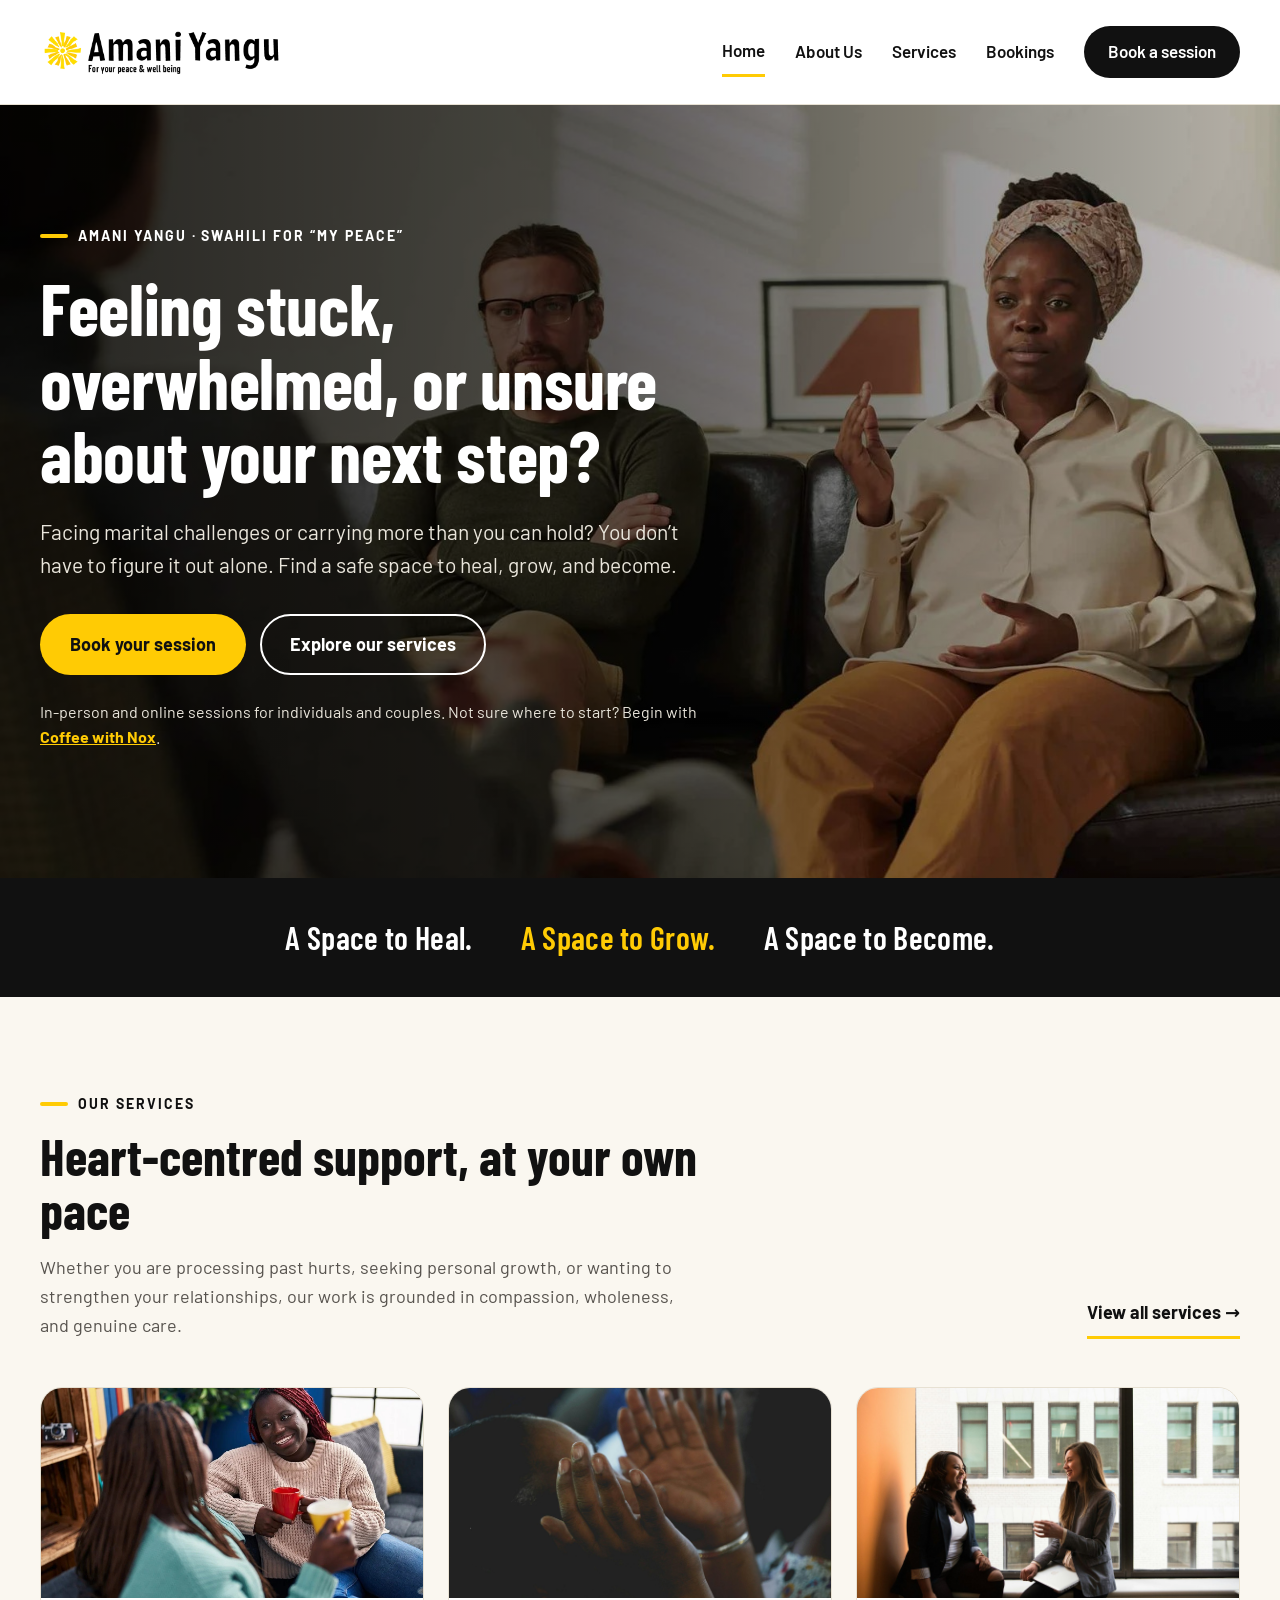
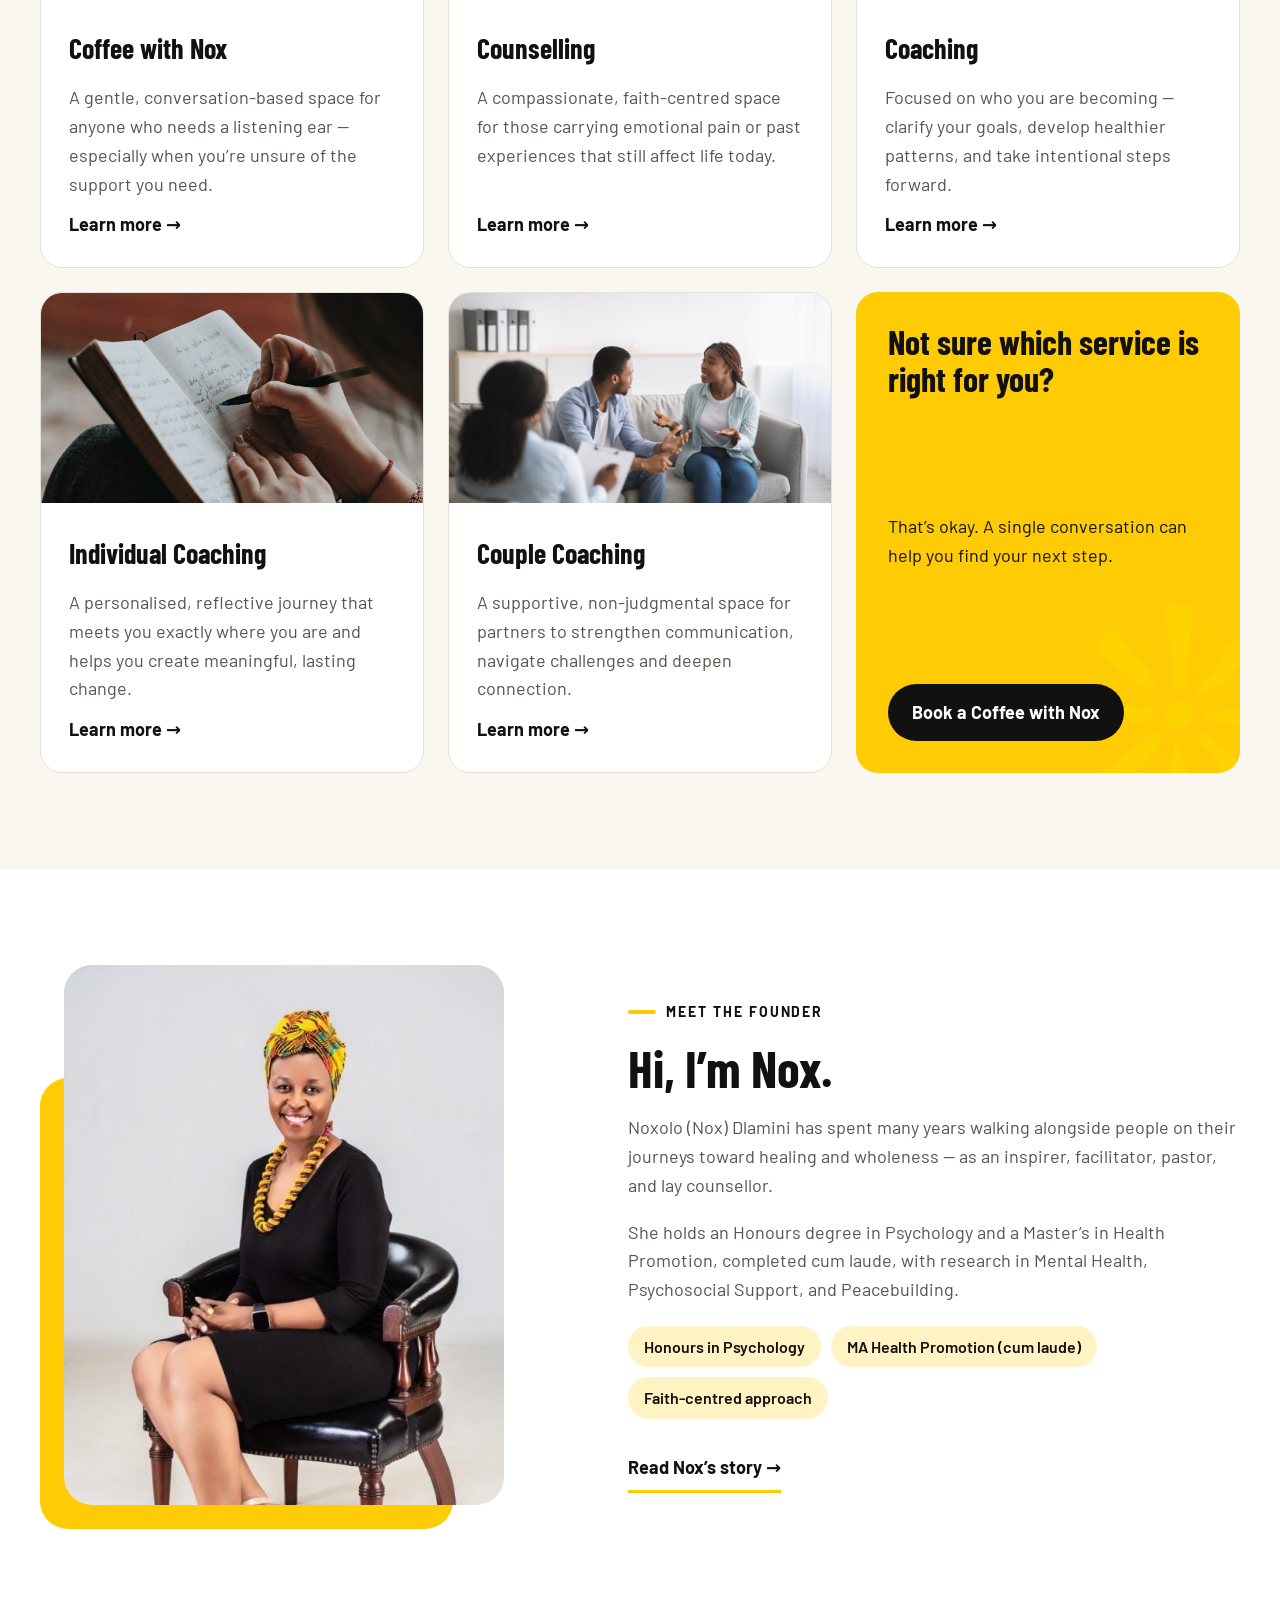
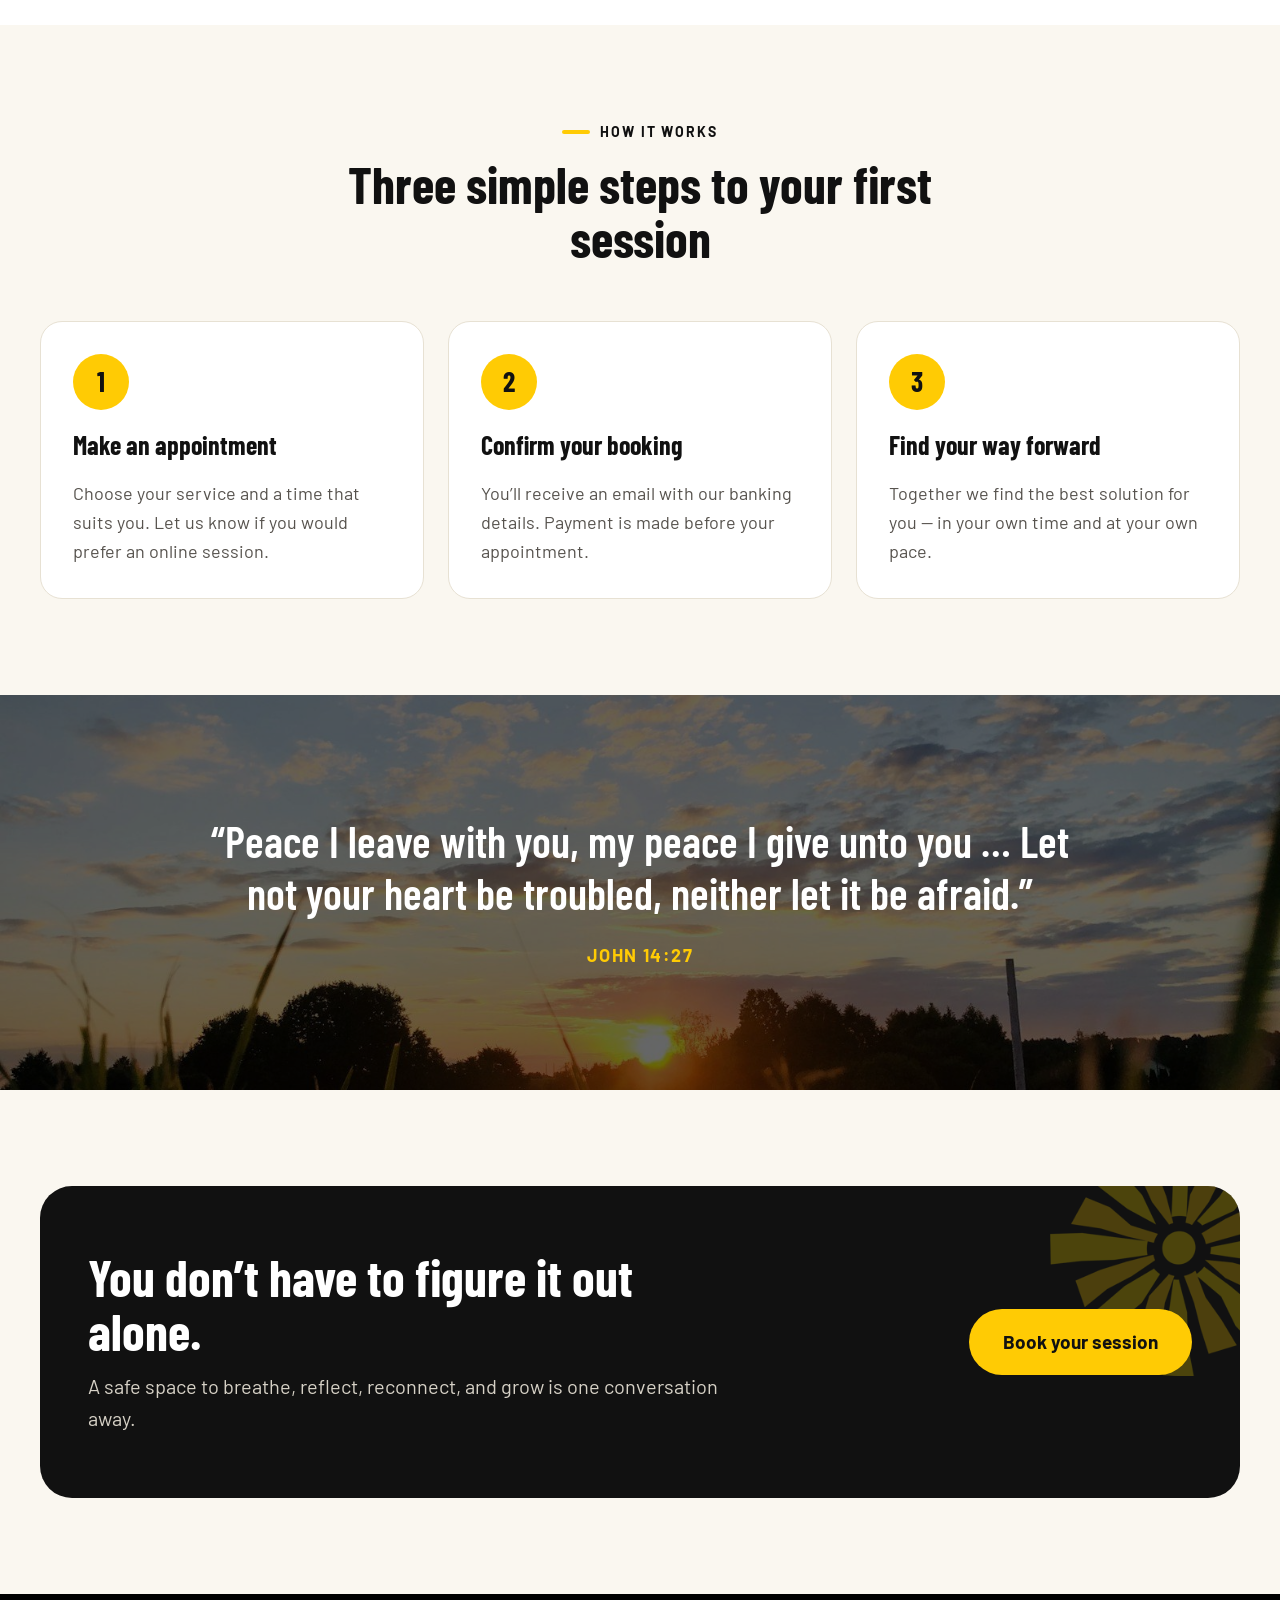
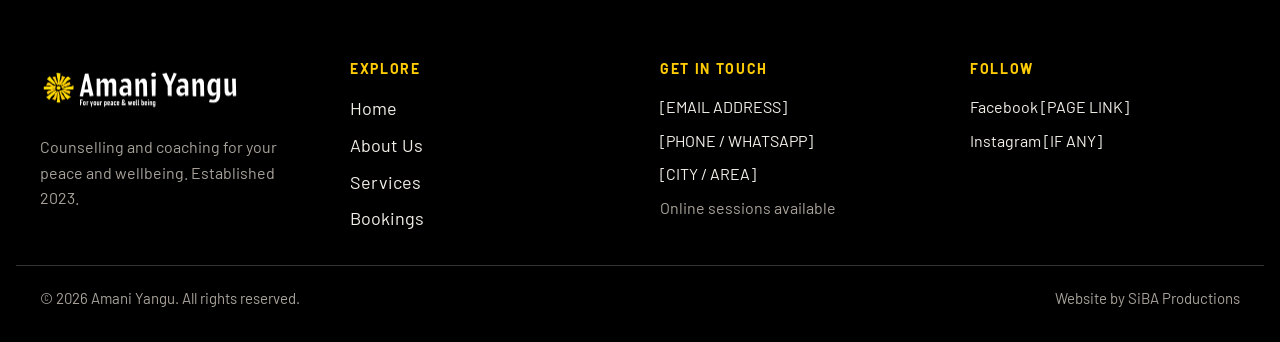
==== index.html @ 063cb31d "Add Amani Yangu website refresh: Home, About, Services, Bookings Co-Authored-By: Claude Opus 5.5 <no" ====
<!doctype html>
<html lang="en">
<head>
<meta charset="utf-8">
<meta name="viewport" content="width=device-width, initial-scale=1">
<title>Amani Yangu | Counselling & Coaching for Your Peace and Wellbeing</title>
<meta name="description" content="Heart-centred, faith-based counselling and coaching with Noxolo (Nox) Dlamini. Coffee with Nox, counselling, individual and couple coaching — in person or online.">
<meta property="og:title" content="Amani Yangu | Counselling & Coaching for Your Peace and Wellbeing">
<meta property="og:description" content="Heart-centred, faith-based counselling and coaching with Noxolo (Nox) Dlamini. Coffee with Nox, counselling, individual and couple coaching — in person or online.">
<meta property="og:image" content="images/logo-black.png">
<link rel="icon" type="image/png" href="images/icon-sun.png">
<link rel="preconnect" href="https://fonts.googleapis.com">
<link rel="preconnect" href="https://fonts.gstatic.com" crossorigin>
<link rel="stylesheet" href="https://fonts.googleapis.com/css2?family=Barlow+Condensed:wght@500;600;700&amp;family=Barlow:wght@400;500;600;700&amp;display=swap">
<style>
body{margin:0;background:#FAF7F0}
a{color:#111111}a:hover{color:#000000}
</style>
<style>[hidden]{display:none!important} img{max-width:100%} html{scroll-behavior:smooth}</style>
</head>
<body>
<div style="font-family: Barlow, system-ui, sans-serif; color: #111111; background: #FAF7F0; font-size: 18px; line-height: 1.6">

<header style="background: #FFFFFF; border-bottom: 1px solid #E7E1D3">
<div style="max-width: 1200px; margin: 0 auto; padding: 14px 24px; display: flex; flex-wrap: wrap; align-items: center; justify-content: space-between; gap: 16px">
<a href="index.html" style="display: flex; align-items: center; text-decoration: none"><img src="images/logo-black.png" alt="Amani Yangu — For your peace &amp; well being" style="height: 76px; width: auto; display: block"></a>
<nav aria-label="Main" style="display: flex; flex-wrap: wrap; align-items: center; gap: 6px 30px; font-weight: 600; font-size: 17px">
<a href="index.html" style="color: #111111; text-decoration: none; padding: 10px 0; border-bottom: 3px solid #FFCB04">Home</a>
<a href="about.html" style="color: #111111; text-decoration: none; padding: 10px 0">About Us</a>
<a href="services.html" style="color: #111111; text-decoration: none; padding: 10px 0">Services</a>
<a href="bookings.html" style="color: #111111; text-decoration: none; padding: 10px 0">Bookings</a>
<a href="bookings.html" style="background: #111111; color: #FFFFFF; text-decoration: none; padding: 12px 24px; border-radius: 999px; font-weight: 600">Book a session</a>
</nav>
</div>
</header>

<section style="position: relative; overflow: hidden; background: #111111; color: #FFFFFF">
<img src="images/hero-bg.jpg" alt="" aria-hidden="true" style="position: absolute; inset: 0; width: 100%; height: 100%; object-fit: cover; object-position: 70% center">
<div aria-hidden="true" style="position: absolute; inset: 0; background: linear-gradient(90deg, rgba(0, 0, 0, 0.82) 0%, rgba(0, 0, 0, 0.66) 45%, rgba(0, 0, 0, 0.2) 100%)"></div>
<div style="position: relative; max-width: 1200px; margin: 0 auto; padding: 120px 24px 128px; min-height: 420px; display: flex; align-items: center">
<div style="max-width: 660px; display: flex; flex-direction: column; gap: 24px">
<p style="margin: 0; display: flex; align-items: center; gap: 10px; font-size: 14px; font-weight: 700; letter-spacing: 0.14em; text-transform: uppercase; color: #FFFFFF"><span style="width: 28px; height: 4px; background: #FFCB04; border-radius: 2px"></span>Amani Yangu · Swahili for “My Peace”</p>
<h1 style="margin: 0; font-family: 'Barlow Condensed', sans-serif; font-weight: 700; font-size: clamp(2.8rem, 5.6vw, 4.8rem); line-height: 1.02; letter-spacing: -0.005em; color: #FFFFFF">Feeling stuck, overwhelmed, or unsure about your next step?</h1>
<p style="margin: 0; font-size: 21px; color: #EAE6DC; max-width: 32em">Facing marital challenges or carrying more than you can hold? You don’t have to figure it out alone. Find a safe space to heal, grow, and become.</p>
<div style="display: flex; flex-wrap: wrap; gap: 14px; margin-top: 8px">
<a href="bookings.html" style="background: #FFCB04; color: #111111; text-decoration: none; padding: 16px 30px; border-radius: 999px; font-weight: 700">Book your session</a>
<a href="services.html" style="color: #FFFFFF; text-decoration: none; padding: 14px 28px; border-radius: 999px; font-weight: 700; border: 2px solid #FFFFFF">Explore our services</a>
</div>
<p style="margin: 0; font-size: 16px; color: #EAE6DC">In-person and online sessions for individuals and couples. Not sure where to start? Begin with <a href="services.html#coffee" style="color: #FFCB04; font-weight: 700">Coffee with Nox</a>.</p>
</div>
</div>
</section>

<section style="background: #111111; color: #FFFFFF">
<div style="max-width: 1200px; margin: 0 auto; padding: 34px 24px; display: flex; flex-wrap: wrap; justify-content: center; gap: 12px 48px; font-family: 'Barlow Condensed', sans-serif; font-size: 32px; font-weight: 600; letter-spacing: 0.01em">
<span>A Space to Heal.</span>
<span style="color: #FFCB04">A Space to Grow.</span>
<span>A Space to Become.</span>
</div>
</section>

<section style="max-width: 1200px; margin: 0 auto; padding: 96px 24px">
<div style="display: flex; flex-wrap: wrap; justify-content: space-between; align-items: flex-end; gap: 24px; margin-bottom: 48px">
<div style="max-width: 660px">
<p style="margin: 0 0 14px; display: flex; align-items: center; gap: 10px; font-size: 14px; font-weight: 700; letter-spacing: 0.14em; text-transform: uppercase"><span style="width: 28px; height: 4px; background: #FFCB04; border-radius: 2px"></span>Our services</p>
<h2 style="margin: 0 0 16px; font-family: 'Barlow Condensed', sans-serif; font-weight: 700; font-size: clamp(2.3rem, 4vw, 3.2rem); line-height: 1.05">Heart-centred support, at your own pace</h2>
<p style="margin: 0; color: #57534E">Whether you are processing past hurts, seeking personal growth, or wanting to strengthen your relationships, our work is grounded in compassion, wholeness, and genuine care.</p>
</div>
<a href="services.html" style="font-weight: 700; text-decoration: none; padding: 10px 0; border-bottom: 3px solid #FFCB04">View all services →</a>
</div>
<div style="display: grid; grid-template-columns: repeat(auto-fit, minmax(300px, 1fr)); gap: 24px">

<article style="background: #FFFFFF; border-radius: 22px; overflow: hidden; display: flex; flex-direction: column; border: 1px solid #E7E1D3">
<img src="images/coffee.jpg" alt="Two women chatting over coffee" style="display: block; width: 100%; height: 210px; object-fit: cover">
<div style="padding: 28px; display: flex; flex-direction: column; gap: 12px; flex: 1">
<h3 style="margin: 0; font-family: 'Barlow Condensed', sans-serif; font-size: 28px; font-weight: 700">Coffee with Nox</h3>
<p style="margin: 0; color: #57534E; flex: 1">A gentle, conversation-based space for anyone who needs a listening ear — especially when you’re unsure of the support you need.</p>
<a href="services.html#coffee" style="font-weight: 700; text-decoration: none">Learn more →</a>
</div>
</article>

<article style="background: #FFFFFF; border-radius: 22px; overflow: hidden; display: flex; flex-direction: column; border: 1px solid #E7E1D3">
<img src="images/faith.jpg" alt="Hands raised in prayer" style="display: block; width: 100%; height: 210px; object-fit: cover">
<div style="padding: 28px; display: flex; flex-direction: column; gap: 12px; flex: 1">
<h3 style="margin: 0; font-family: 'Barlow Condensed', sans-serif; font-size: 28px; font-weight: 700">Counselling</h3>
<p style="margin: 0; color: #57534E; flex: 1">A compassionate, faith-centred space for those carrying emotional pain or past experiences that still affect life today.</p>
<a href="services.html#counselling" style="font-weight: 700; text-decoration: none">Learn more →</a>
</div>
</article>

<article style="background: #FFFFFF; border-radius: 22px; overflow: hidden; display: flex; flex-direction: column; border: 1px solid #E7E1D3">
<img src="images/coaching.jpg" alt="Two women in conversation by a window" style="display: block; width: 100%; height: 210px; object-fit: cover">
<div style="padding: 28px; display: flex; flex-direction: column; gap: 12px; flex: 1">
<h3 style="margin: 0; font-family: 'Barlow Condensed', sans-serif; font-size: 28px; font-weight: 700">Coaching</h3>
<p style="margin: 0; color: #57534E; flex: 1">Focused on who you are becoming — clarify your goals, develop healthier patterns, and take intentional steps forward.</p>
<a href="services.html#coaching" style="font-weight: 700; text-decoration: none">Learn more →</a>
</div>
</article>

<article style="background: #FFFFFF; border-radius: 22px; overflow: hidden; display: flex; flex-direction: column; border: 1px solid #E7E1D3">
<img src="images/individual.jpg" alt="A woman writing in a journal" style="display: block; width: 100%; height: 210px; object-fit: cover">
<div style="padding: 28px; display: flex; flex-direction: column; gap: 12px; flex: 1">
<h3 style="margin: 0; font-family: 'Barlow Condensed', sans-serif; font-size: 28px; font-weight: 700">Individual Coaching</h3>
<p style="margin: 0; color: #57534E; flex: 1">A personalised, reflective journey that meets you exactly where you are and helps you create meaningful, lasting change.</p>
<a href="services.html#individual" style="font-weight: 700; text-decoration: none">Learn more →</a>
</div>
</article>

<article style="background: #FFFFFF; border-radius: 22px; overflow: hidden; display: flex; flex-direction: column; border: 1px solid #E7E1D3">
<img src="images/couple.jpg" alt="A couple talking with a coach" style="display: block; width: 100%; height: 210px; object-fit: cover">
<div style="padding: 28px; display: flex; flex-direction: column; gap: 12px; flex: 1">
<h3 style="margin: 0; font-family: 'Barlow Condensed', sans-serif; font-size: 28px; font-weight: 700">Couple Coaching</h3>
<p style="margin: 0; color: #57534E; flex: 1">A supportive, non-judgmental space for partners to strengthen communication, navigate challenges and deepen connection.</p>
<a href="services.html#couple" style="font-weight: 700; text-decoration: none">Learn more →</a>
</div>
</article>

<article style="background: #FFCB04; color: #111111; border-radius: 22px; padding: 32px; display: flex; flex-direction: column; gap: 16px; justify-content: space-between; position: relative; overflow: hidden">
<img src="images/icon-sun.png" alt="" aria-hidden="true" style="position: absolute; right: -50px; bottom: -50px; width: 220px; height: 220px; object-fit: contain; opacity: 0.35">
<h3 style="margin: 0; font-family: 'Barlow Condensed', sans-serif; font-size: 34px; font-weight: 700; line-height: 1.08; position: relative">Not sure which service is right for you?</h3>
<p style="margin: 0; position: relative">That’s okay. A single conversation can help you find your next step.</p>
<a href="bookings.html" style="align-self: flex-start; background: #111111; color: #FFFFFF; text-decoration: none; padding: 14px 24px; border-radius: 999px; font-weight: 700; position: relative">Book a Coffee with Nox</a>
</article>

</div>
</section>

<section style="background: #FFFFFF">
<div style="max-width: 1200px; margin: 0 auto; padding: 96px 24px; display: flex; flex-wrap: wrap; gap: 72px; align-items: center">
<div style="flex: 1 1 360px; min-width: 0; position: relative; padding: 0 0 24px 24px">
<div aria-hidden="true" style="position: absolute; left: 0; bottom: 0; width: 80%; height: 80%; background: #FFCB04; border-radius: 28px"></div>
<img src="images/nox.jpg" alt="Noxolo (Nox) Dlamini, founder of Amani Yangu" style="position: relative; display: block; width: 100%; max-width: 440px; height: 540px; object-fit: cover; object-position: center top; border-radius: 28px">
</div>
<div style="flex: 1 1 480px; min-width: 0; display: flex; flex-direction: column; gap: 18px">
<p style="margin: 0; display: flex; align-items: center; gap: 10px; font-size: 14px; font-weight: 700; letter-spacing: 0.14em; text-transform: uppercase"><span style="width: 28px; height: 4px; background: #FFCB04; border-radius: 2px"></span>Meet the founder</p>
<h2 style="margin: 0; font-family: 'Barlow Condensed', sans-serif; font-weight: 700; font-size: clamp(2.3rem, 4vw, 3.2rem); line-height: 1.05">Hi, I’m Nox.</h2>
<p style="margin: 0; color: #57534E">Noxolo (Nox) Dlamini has spent many years walking alongside people on their journeys toward healing and wholeness — as an inspirer, facilitator, pastor, and lay counsellor.</p>
<p style="margin: 0; color: #57534E">She holds an Honours degree in Psychology and a Master’s in Health Promotion, completed cum laude, with research in Mental Health, Psychosocial Support, and Peacebuilding.</p>
<div style="display: flex; flex-wrap: wrap; gap: 10px; margin-top: 4px">
<span style="background: #FFF3C4; border-radius: 999px; padding: 8px 16px; font-size: 16px; font-weight: 600">Honours in Psychology</span>
<span style="background: #FFF3C4; border-radius: 999px; padding: 8px 16px; font-size: 16px; font-weight: 600">MA Health Promotion (cum laude)</span>
<span style="background: #FFF3C4; border-radius: 999px; padding: 8px 16px; font-size: 16px; font-weight: 600">Faith-centred approach</span>
</div>
<a href="about.html" style="align-self: flex-start; margin-top: 8px; font-weight: 700; text-decoration: none; padding: 8px 0; border-bottom: 3px solid #FFCB04">Read Nox’s story →</a>
</div>
</div>
</section>

<section style="max-width: 1200px; margin: 0 auto; padding: 96px 24px">
<div style="text-align: center; max-width: 660px; margin: 0 auto 56px; display: flex; flex-direction: column; align-items: center; gap: 14px">
<p style="margin: 0; display: flex; align-items: center; gap: 10px; font-size: 14px; font-weight: 700; letter-spacing: 0.14em; text-transform: uppercase"><span style="width: 28px; height: 4px; background: #FFCB04; border-radius: 2px"></span>How it works</p>
<h2 style="margin: 0; font-family: 'Barlow Condensed', sans-serif; font-weight: 700; font-size: clamp(2.3rem, 4vw, 3.2rem); line-height: 1.05">Three simple steps to your first session</h2>
</div>
<ol style="list-style: none; margin: 0; padding: 0; display: grid; grid-template-columns: repeat(auto-fit, minmax(280px, 1fr)); gap: 24px">
<li style="background: #FFFFFF; border-radius: 22px; padding: 32px; border: 1px solid #E7E1D3; display: flex; flex-direction: column; gap: 14px">
<span style="width: 56px; height: 56px; border-radius: 50%; background: #FFCB04; display: flex; align-items: center; justify-content: center; font-family: 'Barlow Condensed', sans-serif; font-size: 28px; font-weight: 700">1</span>
<h3 style="margin: 0; font-family: 'Barlow Condensed', sans-serif; font-size: 26px; font-weight: 700">Make an appointment</h3>
<p style="margin: 0; color: #57534E">Choose your service and a time that suits you. Let us know if you would prefer an online session.</p>
</li>
<li style="background: #FFFFFF; border-radius: 22px; padding: 32px; border: 1px solid #E7E1D3; display: flex; flex-direction: column; gap: 14px">
<span style="width: 56px; height: 56px; border-radius: 50%; background: #FFCB04; display: flex; align-items: center; justify-content: center; font-family: 'Barlow Condensed', sans-serif; font-size: 28px; font-weight: 700">2</span>
<h3 style="margin: 0; font-family: 'Barlow Condensed', sans-serif; font-size: 26px; font-weight: 700">Confirm your booking</h3>
<p style="margin: 0; color: #57534E">You’ll receive an email with our banking details. Payment is made before your appointment.</p>
</li>
<li style="background: #FFFFFF; border-radius: 22px; padding: 32px; border: 1px solid #E7E1D3; display: flex; flex-direction: column; gap: 14px">
<span style="width: 56px; height: 56px; border-radius: 50%; background: #FFCB04; display: flex; align-items: center; justify-content: center; font-family: 'Barlow Condensed', sans-serif; font-size: 28px; font-weight: 700">3</span>
<h3 style="margin: 0; font-family: 'Barlow Condensed', sans-serif; font-size: 26px; font-weight: 700">Find your way forward</h3>
<p style="margin: 0; color: #57534E">Together we find the best solution for you — in your own time and at your own pace.</p>
</li>
</ol>
</section>

<section style="position: relative; overflow: hidden; background: #111111">
<img src="images/sunrise.jpg" alt="" aria-hidden="true" style="position: absolute; inset: 0; width: 100%; height: 100%; object-fit: cover">
<div aria-hidden="true" style="position: absolute; inset: 0; background: rgba(0, 0, 0, 0.58)"></div>
<figure style="position: relative; max-width: 900px; margin: 0 auto; padding: 120px 24px; text-align: center; color: #FFFFFF">
<blockquote style="margin: 0; font-family: 'Barlow Condensed', sans-serif; font-size: clamp(1.9rem, 3.4vw, 2.8rem); font-weight: 600; line-height: 1.2">“Peace I leave with you, my peace I give unto you … Let not your heart be troubled, neither let it be afraid.”</blockquote>
<figcaption style="margin-top: 22px; font-size: 18px; font-weight: 700; color: #FFCB04; letter-spacing: 0.08em; text-transform: uppercase">John 14:27</figcaption>
</figure>
</section>

<section style="max-width: 1200px; margin: 0 auto; padding: 96px 24px">
<div style="background: #111111; border-radius: 32px; padding: 64px 48px; display: flex; flex-wrap: wrap; align-items: center; justify-content: space-between; gap: 32px; color: #FFFFFF; position: relative; overflow: hidden">
<img src="images/icon-sun.png" alt="" aria-hidden="true" style="position: absolute; right: -70px; top: -70px; width: 260px; height: 260px; object-fit: contain; opacity: 0.25">
<div style="max-width: 640px; position: relative">
<h2 style="margin: 0 0 12px; font-family: 'Barlow Condensed', sans-serif; font-weight: 700; font-size: clamp(2.3rem, 4vw, 3.2rem); line-height: 1.05">You don’t have to figure it out alone.</h2>
<p style="margin: 0; color: #D6D1C6; font-size: 20px">A safe space to breathe, reflect, reconnect, and grow is one conversation away.</p>
</div>
<a href="bookings.html" style="position: relative; background: #FFCB04; color: #111111; text-decoration: none; padding: 18px 34px; border-radius: 999px; font-weight: 700; font-size: 19px">Book your session</a>
</div>
</section>

<footer style="background: #000000; color: #F2EFE8">
<div style="max-width: 1200px; margin: 0 auto; padding: 64px 24px 32px; display: grid; grid-template-columns: repeat(auto-fit, minmax(220px, 1fr)); gap: 40px">
<div style="display: flex; flex-direction: column; gap: 14px">
<img src="images/logo-white.png" alt="Amani Yangu — For your peace &amp; well being" style="width: 200px; height: auto; display: block">
<p style="margin: 0; color: #A8A29A; font-size: 16px">Counselling and coaching for your peace and wellbeing. Established 2023.</p>
</div>
<div style="display: flex; flex-direction: column; gap: 8px">
<h3 style="margin: 0 0 6px; font-size: 14px; letter-spacing: 0.12em; text-transform: uppercase; color: #FFCB04">Explore</h3>
<a href="index.html" style="color: #F2EFE8; text-decoration: none">Home</a>
<a href="about.html" style="color: #F2EFE8; text-decoration: none">About Us</a>
<a href="services.html" style="color: #F2EFE8; text-decoration: none">Services</a>
<a href="bookings.html" style="color: #F2EFE8; text-decoration: none">Bookings</a>
</div>
<div style="display: flex; flex-direction: column; gap: 8px; font-size: 16px">
<h3 style="margin: 0 0 6px; font-size: 14px; letter-spacing: 0.12em; text-transform: uppercase; color: #FFCB04">Get in touch</h3>
<span>[EMAIL ADDRESS]</span>
<span>[PHONE / WHATSAPP]</span>
<span>[CITY / AREA]</span>
<span style="color: #A8A29A">Online sessions available</span>
</div>
<div style="display: flex; flex-direction: column; gap: 8px; font-size: 16px">
<h3 style="margin: 0 0 6px; font-size: 14px; letter-spacing: 0.12em; text-transform: uppercase; color: #FFCB04">Follow</h3>
<a href="#" style="color: #F2EFE8; text-decoration: none">Facebook [PAGE LINK]</a>
<a href="#" style="color: #F2EFE8; text-decoration: none">Instagram [IF ANY]</a>
</div>
</div>
<div style="max-width: 1200px; margin: 0 auto; padding: 20px 24px 32px; border-top: 1px solid #333333; display: flex; flex-wrap: wrap; justify-content: space-between; gap: 8px; font-size: 15px; color: #A8A29A">
<span>© 2026 Amani Yangu. All rights reserved.</span>
<span>Website by SiBA Productions</span>
</div>
</footer>

</div>
</body>
</html>
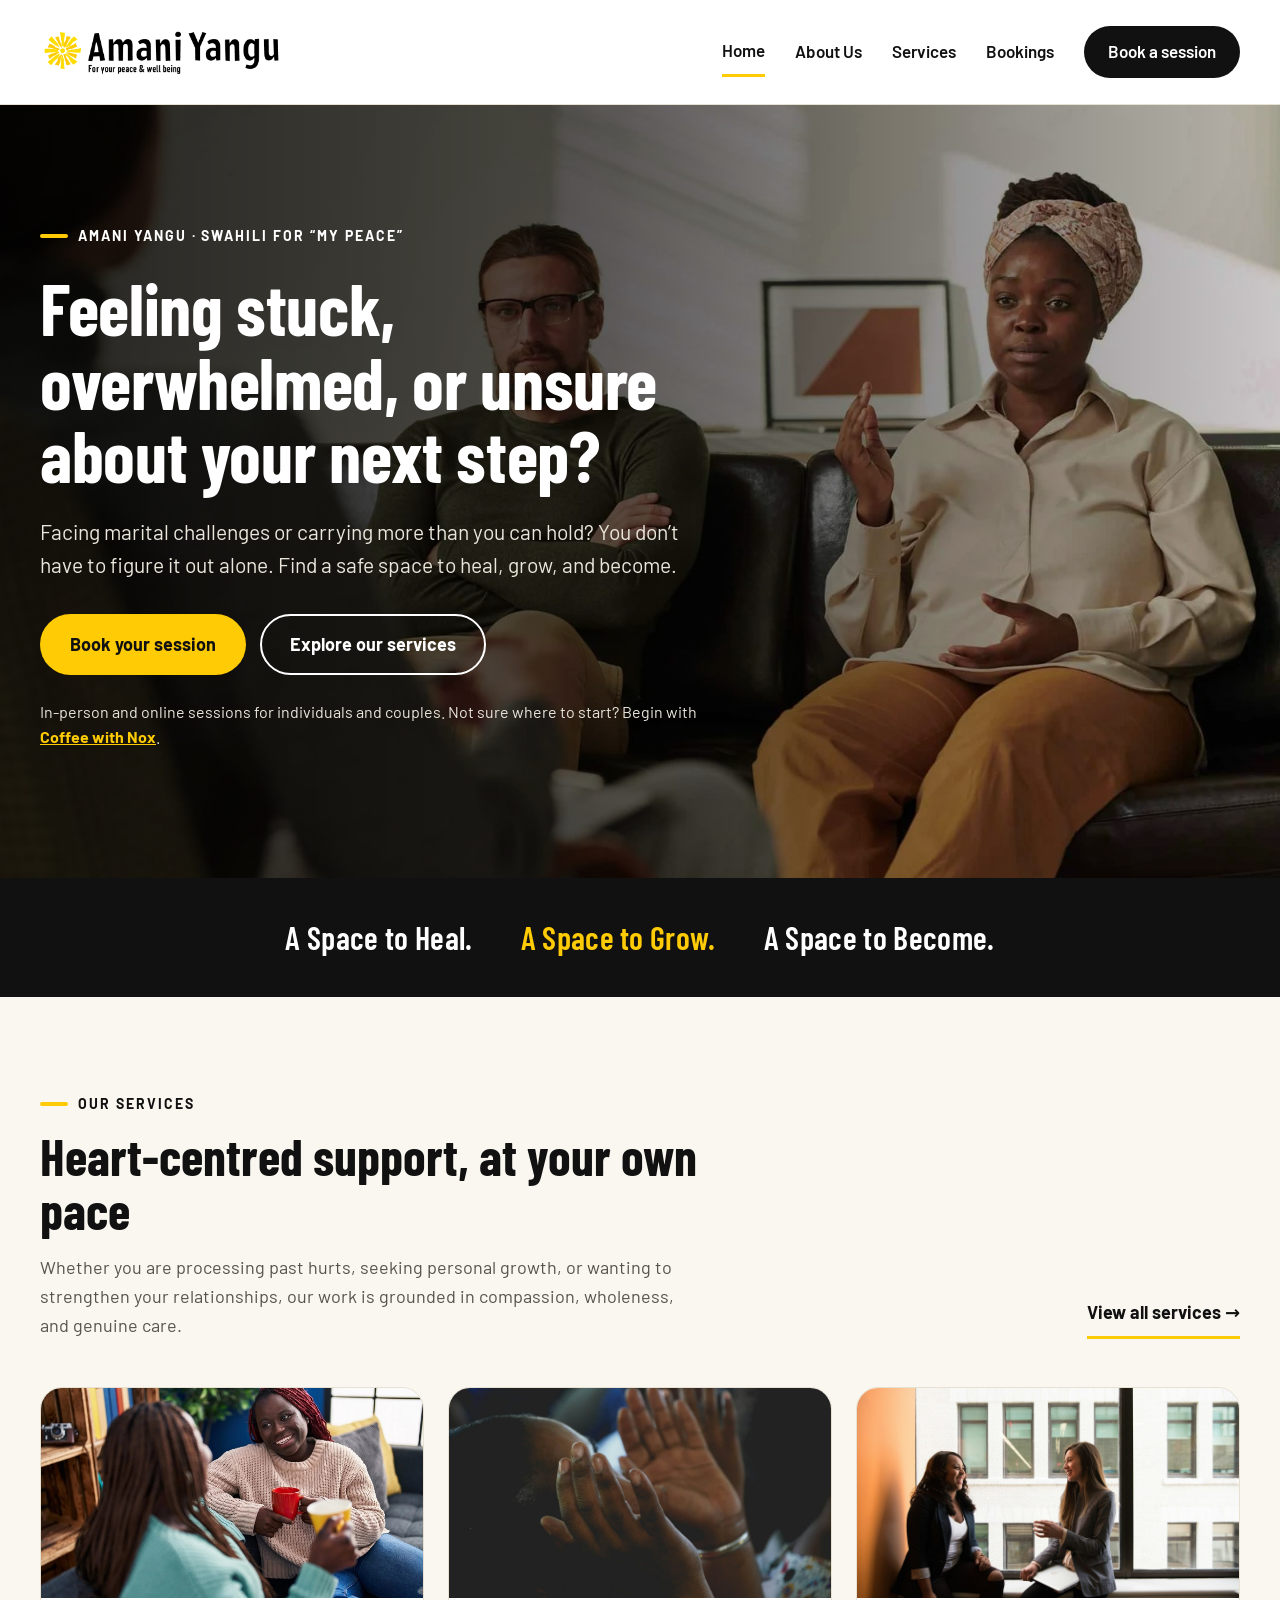
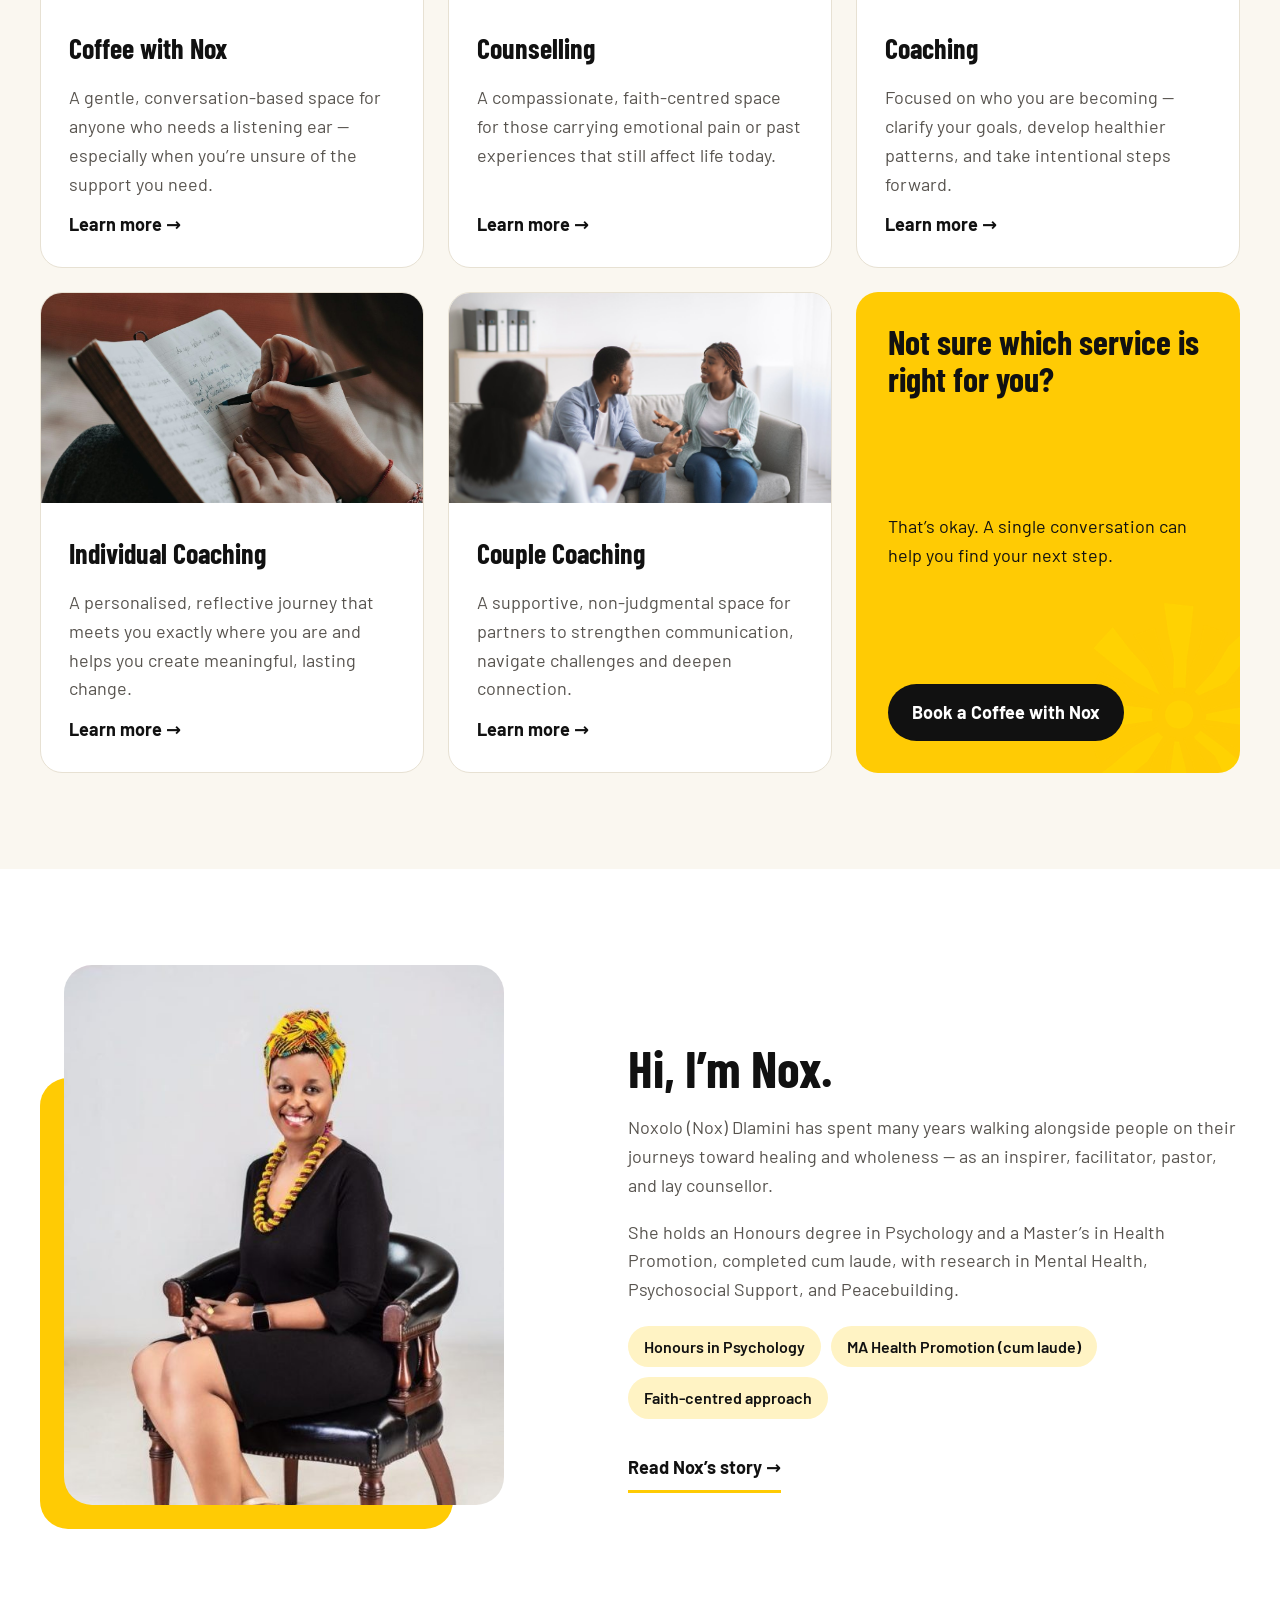
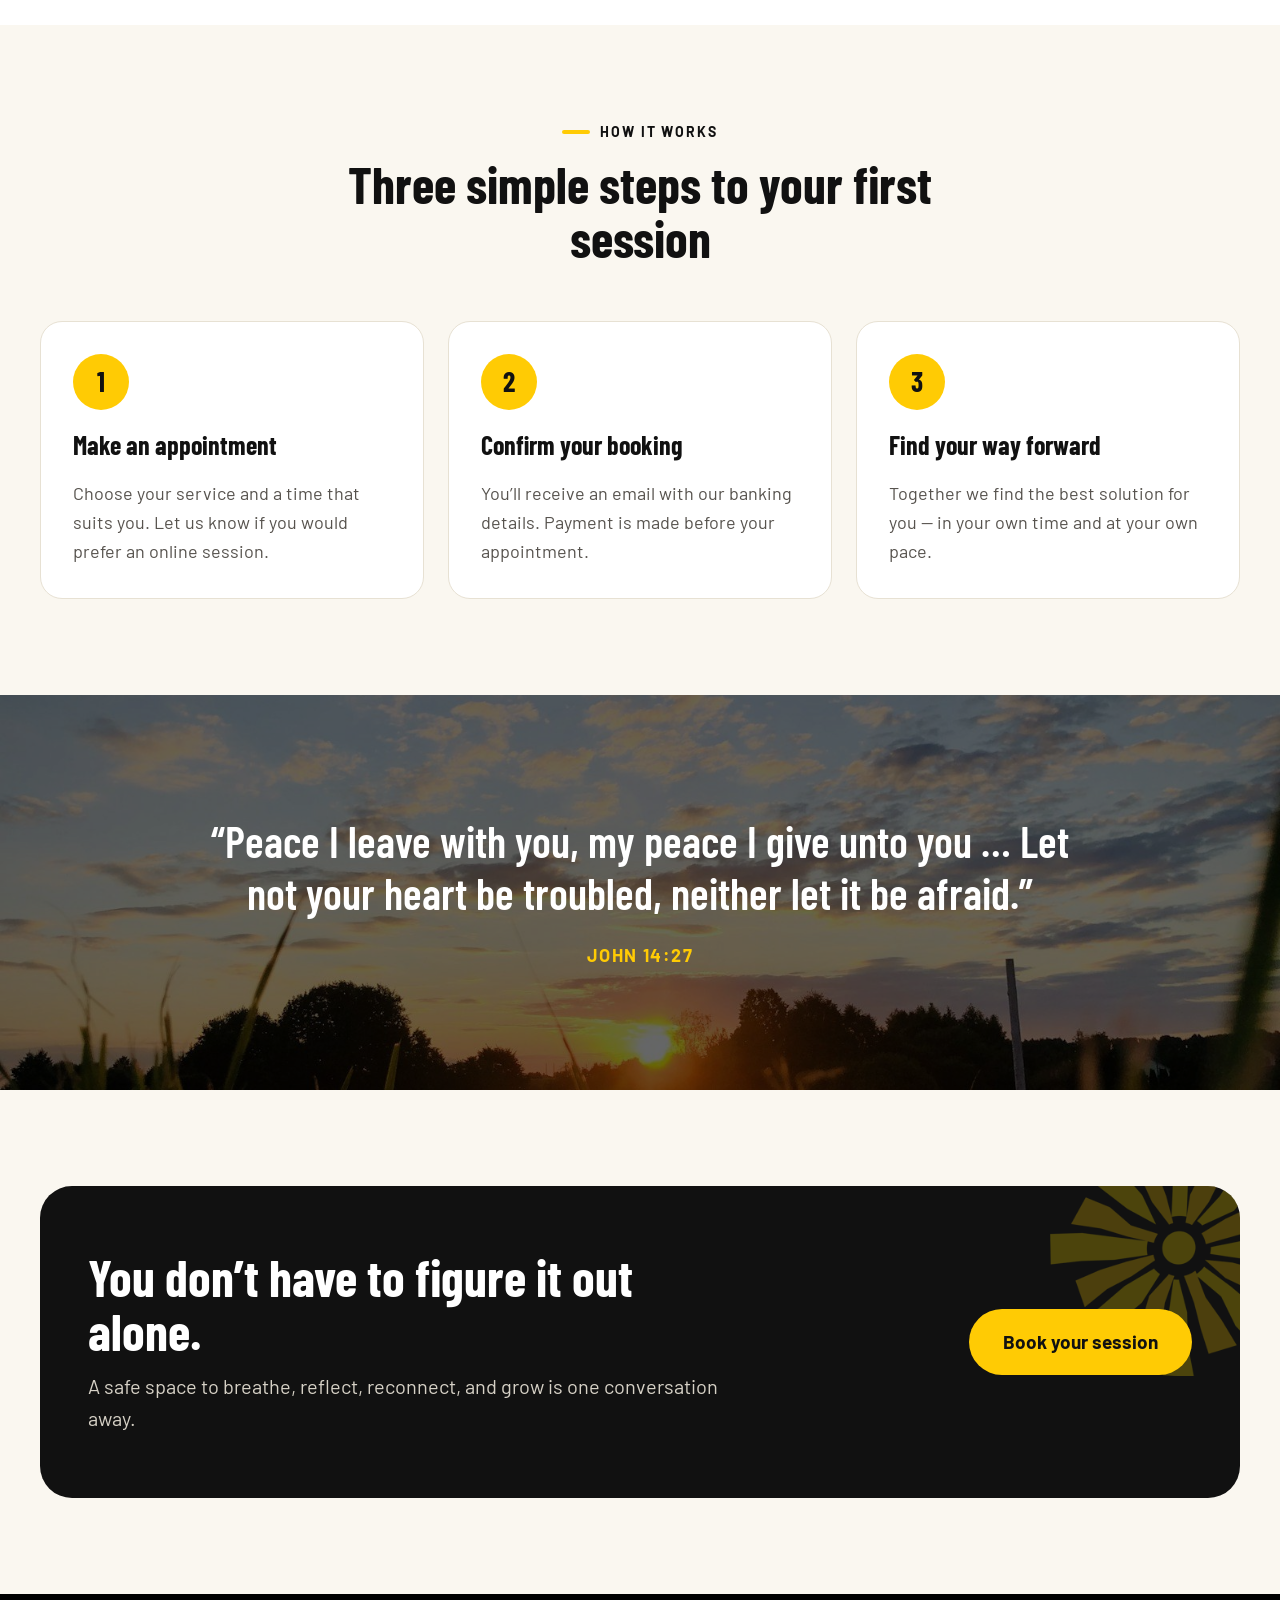
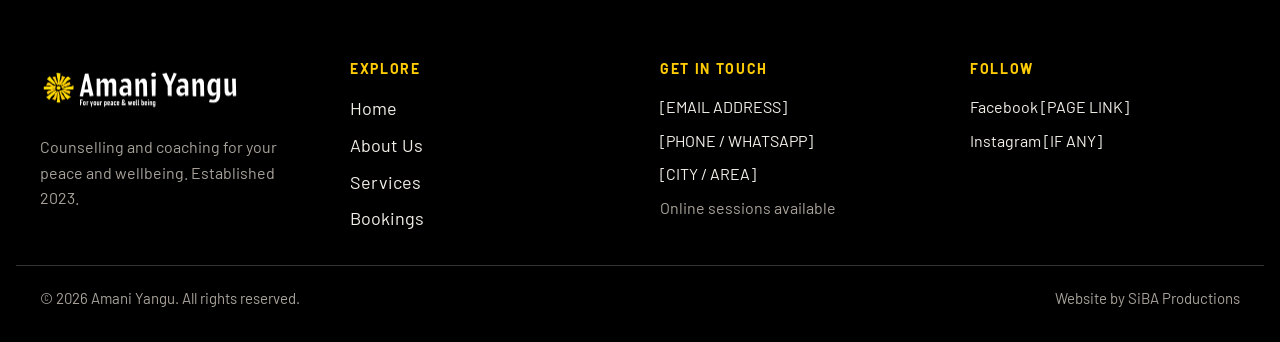
==== commit e7a3730b: "Add load and scroll animations Header drops in, hero text rises in sequence with a slow photo zoom, " ====
--- a/index.html
+++ b/index.html
@@ -17,6 +17,9 @@
 a{color:#111111}a:hover{color:#000000}
 </style>
 <style>[hidden]{display:none!important} img{max-width:100%} html{scroll-behavior:smooth}</style>
+<script>document.documentElement.classList.add("js-anim")</script>
+<link rel="stylesheet" href="assets/animations.css">
+<script src="assets/animations.js" defer></script>
 </head>
 <body>
 <div style="font-family: Barlow, system-ui, sans-serif; color: #111111; background: #FAF7F0; font-size: 18px; line-height: 1.6">
--- a/assets/animations.css
+++ b/assets/animations.css
@@ -0,0 +1,38 @@
+/* Amani Yangu — load & scroll animations */
+@keyframes ay-rise { from { opacity: 0; transform: translateY(32px); } to { opacity: 1; transform: none; } }
+@keyframes ay-drop { from { opacity: 0; transform: translateY(-100%); } to { opacity: 1; transform: none; } }
+@keyframes ay-zoom { from { transform: scale(1.12); } to { transform: scale(1); } }
+@keyframes ay-fade { from { opacity: 0; } to { opacity: 1; } }
+@keyframes ay-spin { to { rotate: 360deg; } }
+
+html, body { overflow-x: clip; }
+
+/* Page load */
+.js-anim .ay-header { animation: ay-drop .7s cubic-bezier(.2,.7,.3,1) both; }
+.js-anim .ay-hero { animation: ay-rise .9s cubic-bezier(.2,.7,.3,1) both; animation-delay: var(--d, 0ms); }
+.js-anim .ay-hero-bg { animation: ay-zoom 2.6s cubic-bezier(.2,.7,.3,1) both, ay-fade 1.2s ease both; }
+
+/* Scroll reveal */
+.js-anim .ay-reveal {
+  opacity: 0;
+  transform: translateY(28px);
+  transition: opacity .8s cubic-bezier(.2,.65,.3,1), transform .8s cubic-bezier(.2,.65,.3,1), box-shadow .35s ease;
+  transition-delay: var(--d, 0ms);
+}
+.js-anim img.ay-reveal { transform: translateY(20px) scale(.97); }
+.js-anim .ay-reveal.ay-in { opacity: 1; transform: none; }
+
+/* Brand sun slowly turns */
+img.ay-sun { animation: ay-spin 60s linear infinite; }
+
+/* Hover polish */
+article, a[style*="border-radius: 999px"], button { transition: transform .25s ease, box-shadow .25s ease, background-color .25s ease; }
+article:hover, .js-anim article.ay-reveal.ay-in:hover { transform: translateY(-6px); box-shadow: 0 18px 40px rgba(0,0,0,.10); transition-delay: 0ms; }
+a[style*="border-radius: 999px"]:hover, button:hover { transform: translateY(-2px); box-shadow: 0 10px 22px rgba(0,0,0,.16); }
+a[style*="border-radius: 999px"]:active, button:active { transform: translateY(0); }
+
+@media (prefers-reduced-motion: reduce) {
+  .js-anim .ay-header, .js-anim .ay-hero, .js-anim .ay-hero-bg, img.ay-sun { animation: none !important; }
+  .js-anim .ay-reveal { opacity: 1 !important; transform: none !important; transition: none !important; }
+  article:hover, a[style*="border-radius: 999px"]:hover, button:hover { transform: none !important; }
+}
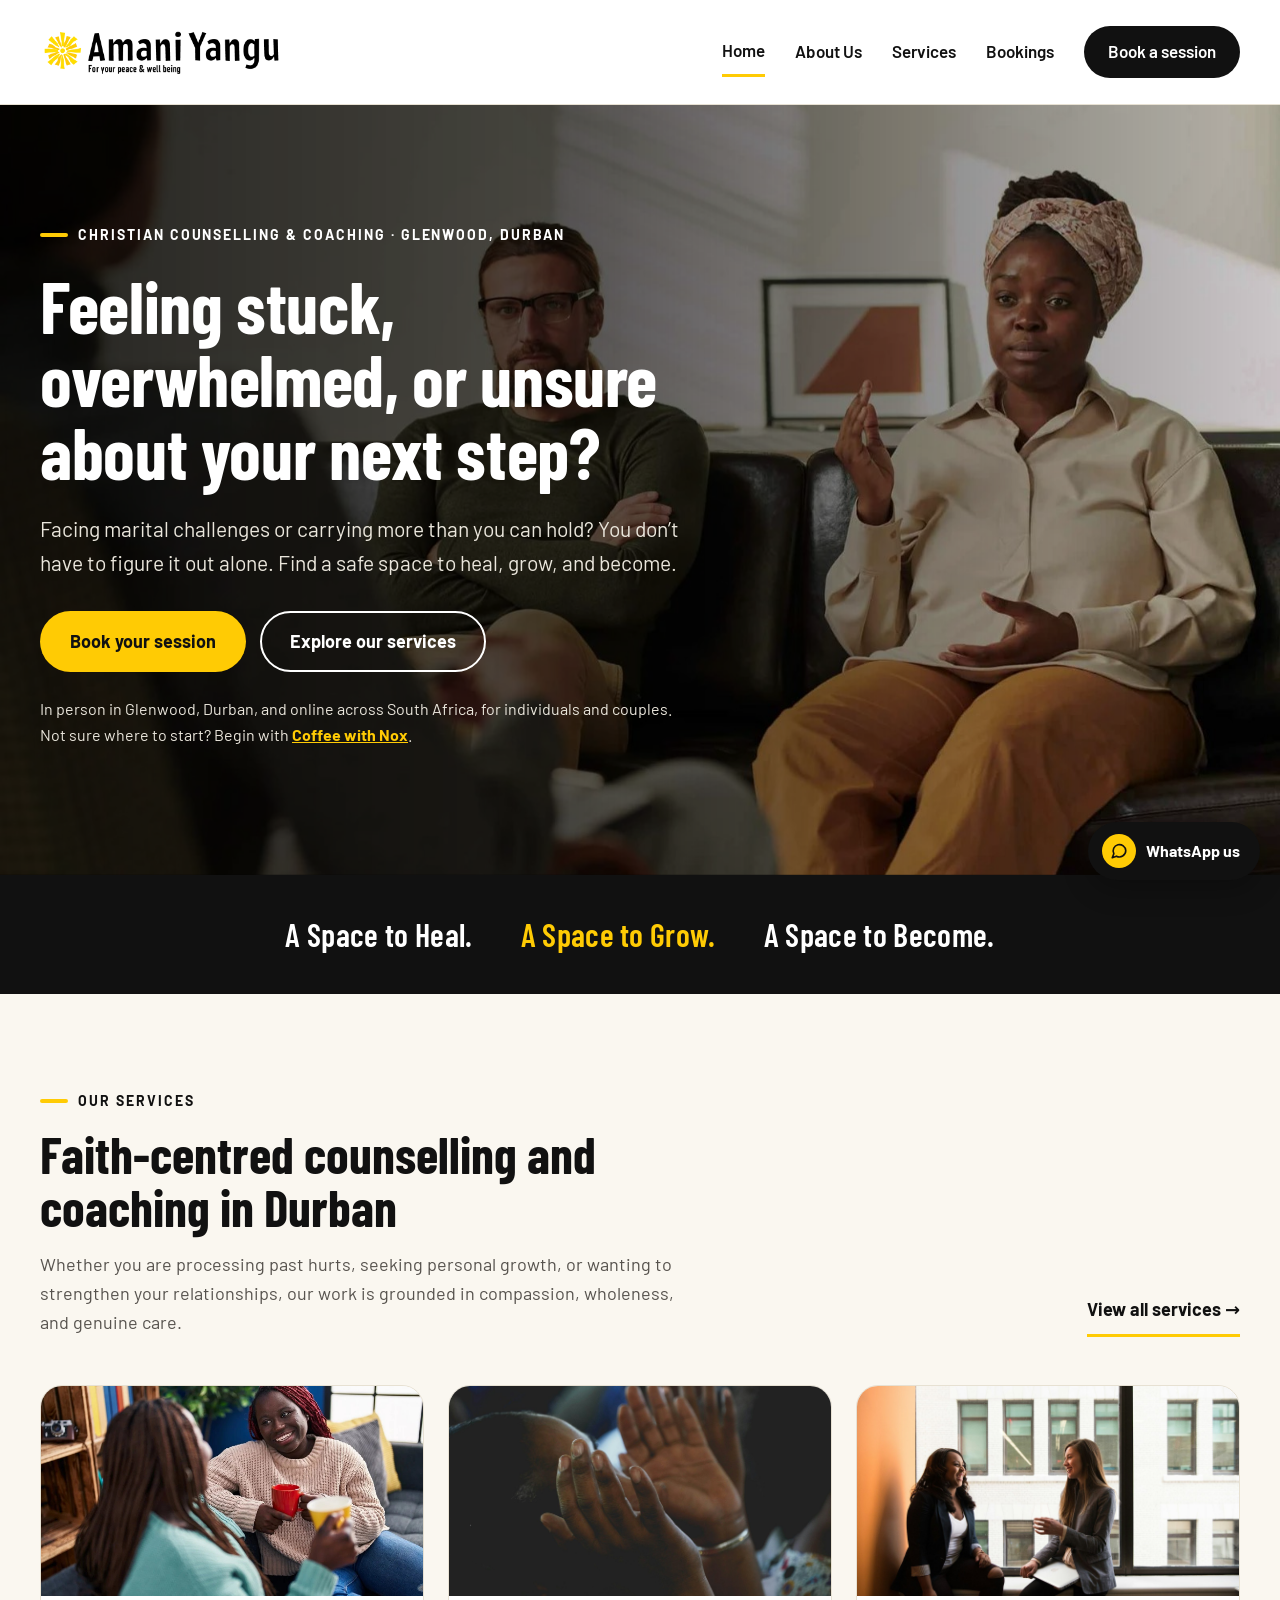
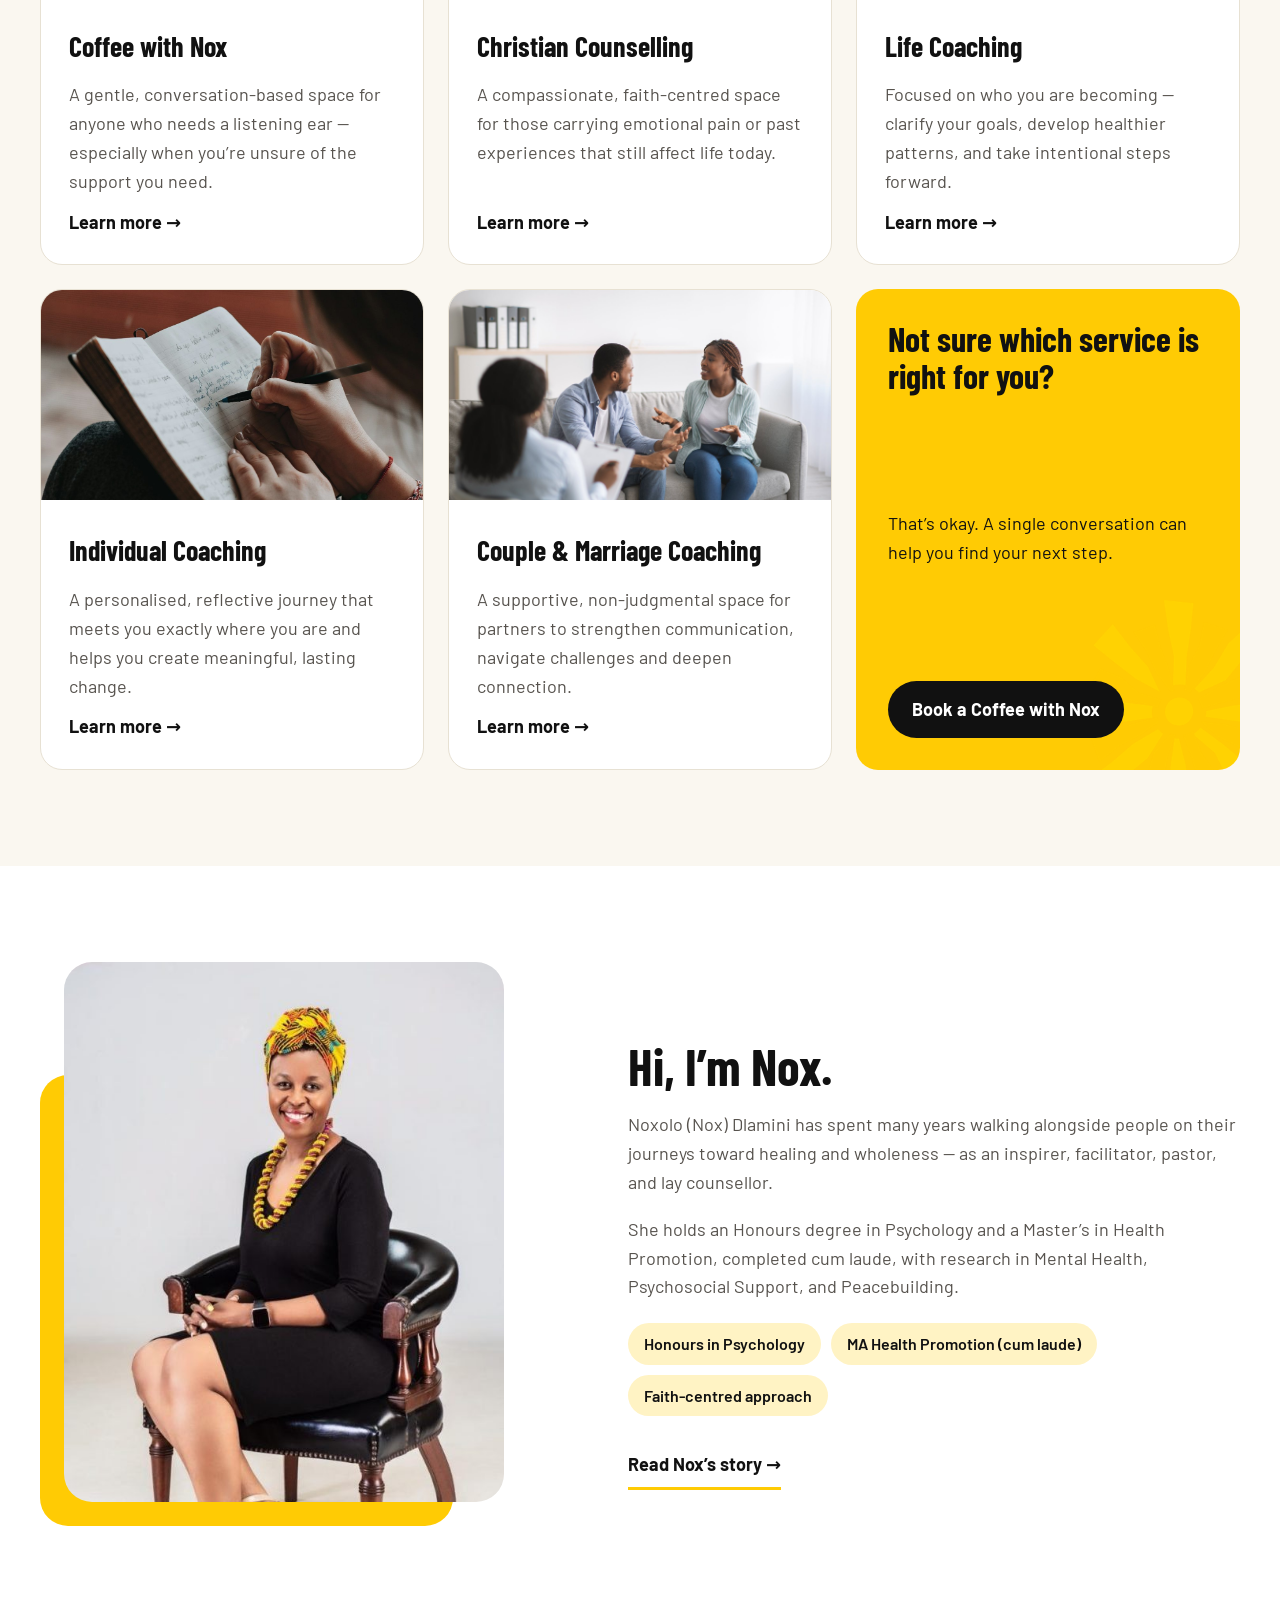
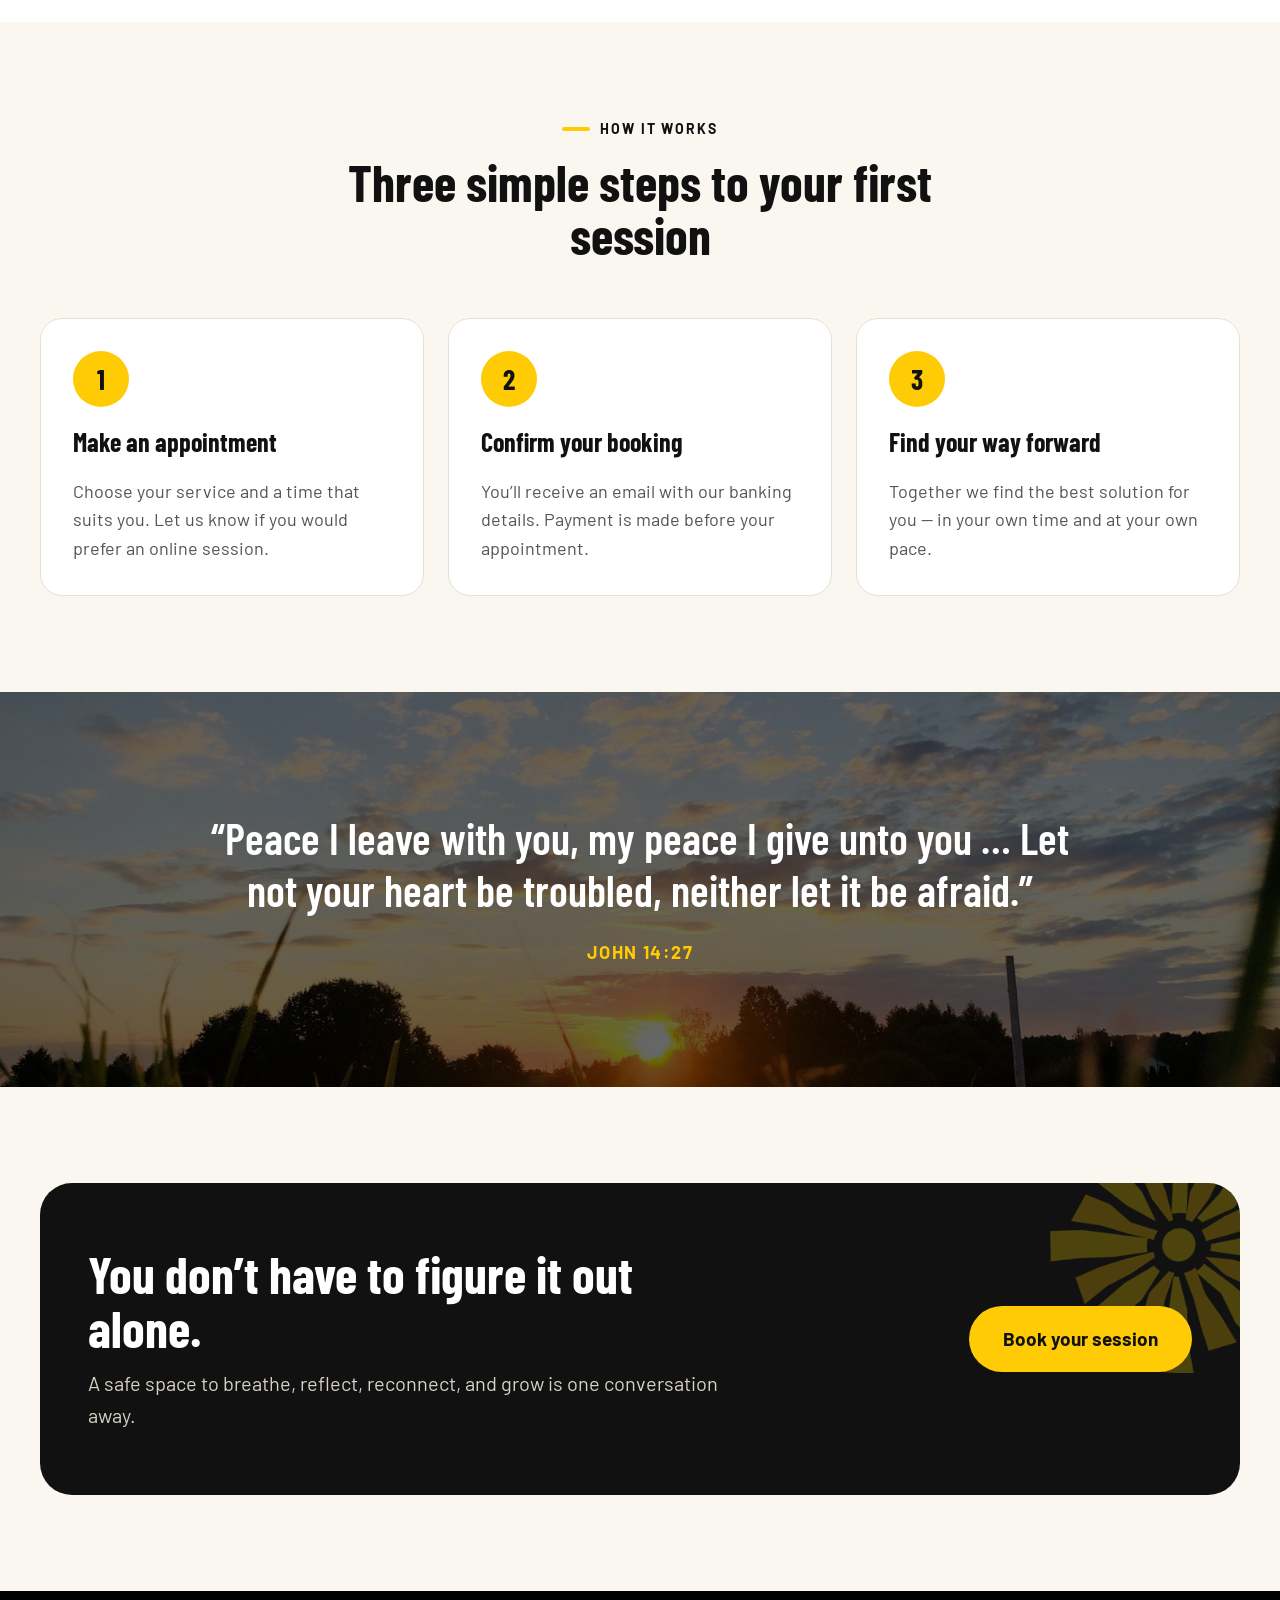
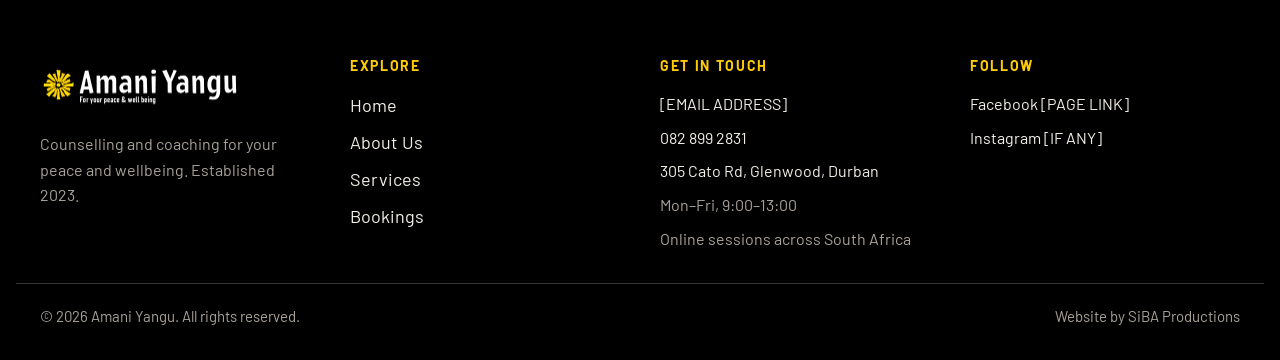
==== commit 4824f544: "SEO update: Durban location, keyword titles and headings, schema, sitemap, WhatsApp - Titles, meta d" ====
--- a/index.html
+++ b/index.html
@@ -3,11 +3,15 @@
 <head>
 <meta charset="utf-8">
 <meta name="viewport" content="width=device-width, initial-scale=1">
-<title>Amani Yangu | Counselling & Coaching for Your Peace and Wellbeing</title>
-<meta name="description" content="Heart-centred, faith-based counselling and coaching with Noxolo (Nox) Dlamini. Coffee with Nox, counselling, individual and couple coaching — in person or online.">
-<meta property="og:title" content="Amani Yangu | Counselling & Coaching for Your Peace and Wellbeing">
-<meta property="og:description" content="Heart-centred, faith-based counselling and coaching with Noxolo (Nox) Dlamini. Coffee with Nox, counselling, individual and couple coaching — in person or online.">
-<meta property="og:image" content="images/logo-black.png">
+<title>Christian Counselling &amp; Coaching in Durban | Amani Yangu</title>
+<meta name="description" content="Faith-centred counselling and coaching for individuals and couples in Glenwood, Durban and online across South Africa. Book a session with Nox.">
+<meta property="og:title" content="Christian Counselling &amp; Coaching in Durban | Amani Yangu">
+<meta property="og:description" content="Faith-centred counselling and coaching for individuals and couples in Glenwood, Durban and online across South Africa. Book a session with Nox.">
+<meta property="og:image" content="https://amaniyangu.com/images/logo-black.png">
+<meta property="og:url" content="https://amaniyangu.com/">
+<meta property="og:type" content="website">
+<meta property="og:locale" content="en_ZA">
+<link rel="canonical" href="https://amaniyangu.com/">
 <link rel="icon" type="image/png" href="images/icon-sun.png">
 <link rel="preconnect" href="https://fonts.googleapis.com">
 <link rel="preconnect" href="https://fonts.gstatic.com" crossorigin>
@@ -20,6 +24,101 @@
 <script>document.documentElement.classList.add("js-anim")</script>
 <link rel="stylesheet" href="assets/animations.css">
 <script src="assets/animations.js" defer></script>
+<script type="application/ld+json">
+{
+ "@context": "https://schema.org",
+ "@type": "LocalBusiness",
+ "name": "Amani Yangu",
+ "description": "Faith-centred counselling and coaching for individuals and couples in Glenwood, Durban and online across South Africa.",
+ "url": "https://amaniyangu.com/",
+ "logo": "https://amaniyangu.com/images/logo-black.png",
+ "image": "https://amaniyangu.com/images/nox.jpg",
+ "telephone": "+27828992831",
+ "address": {
+  "@type": "PostalAddress",
+  "streetAddress": "305 Cato Rd",
+  "addressLocality": "Glenwood, Durban",
+  "addressRegion": "KwaZulu-Natal",
+  "postalCode": "4001",
+  "addressCountry": "ZA"
+ },
+ "geo": {
+  "@type": "GeoCoordinates",
+  "latitude": -29.8612203,
+  "longitude": 30.9900046
+ },
+ "openingHoursSpecification": [
+  {
+   "@type": "OpeningHoursSpecification",
+   "dayOfWeek": [
+    "Monday",
+    "Tuesday",
+    "Wednesday",
+    "Thursday",
+    "Friday"
+   ],
+   "opens": "09:00",
+   "closes": "13:00"
+  }
+ ],
+ "areaServed": [
+  {
+   "@type": "City",
+   "name": "Durban"
+  },
+  {
+   "@type": "Country",
+   "name": "South Africa"
+  }
+ ],
+ "founder": {
+  "@type": "Person",
+  "name": "Noxolo (Nox) Dlamini"
+ },
+ "hasOfferCatalog": {
+  "@type": "OfferCatalog",
+  "name": "Services",
+  "itemListElement": [
+   {
+    "@type": "Offer",
+    "itemOffered": {
+     "@type": "Service",
+     "name": "Coffee with Nox"
+    }
+   },
+   {
+    "@type": "Offer",
+    "itemOffered": {
+     "@type": "Service",
+     "name": "Christian Counselling"
+    }
+   },
+   {
+    "@type": "Offer",
+    "itemOffered": {
+     "@type": "Service",
+     "name": "Life Coaching"
+    }
+   },
+   {
+    "@type": "Offer",
+    "itemOffered": {
+     "@type": "Service",
+     "name": "Individual Coaching"
+    }
+   },
+   {
+    "@type": "Offer",
+    "itemOffered": {
+     "@type": "Service",
+     "name": "Couple Coaching & Marriage Counselling"
+    }
+   }
+  ]
+ },
+ "hasMap": "https://www.google.com/maps/search/?api=1&query=Amani+Yangu&query_place_id=ChIJgftULiip9x4RRW_mdnFf764"
+}
+</script>
 </head>
 <body>
 <div style="font-family: Barlow, system-ui, sans-serif; color: #111111; background: #FAF7F0; font-size: 18px; line-height: 1.6">
@@ -42,14 +141,14 @@
 <div aria-hidden="true" style="position: absolute; inset: 0; background: linear-gradient(90deg, rgba(0, 0, 0, 0.82) 0%, rgba(0, 0, 0, 0.66) 45%, rgba(0, 0, 0, 0.2) 100%)"></div>
 <div style="position: relative; max-width: 1200px; margin: 0 auto; padding: 120px 24px 128px; min-height: 420px; display: flex; align-items: center">
 <div style="max-width: 660px; display: flex; flex-direction: column; gap: 24px">
-<p style="margin: 0; display: flex; align-items: center; gap: 10px; font-size: 14px; font-weight: 700; letter-spacing: 0.14em; text-transform: uppercase; color: #FFFFFF"><span style="width: 28px; height: 4px; background: #FFCB04; border-radius: 2px"></span>Amani Yangu · Swahili for “My Peace”</p>
-<h1 style="margin: 0; font-family: 'Barlow Condensed', sans-serif; font-weight: 700; font-size: clamp(2.8rem, 5.6vw, 4.8rem); line-height: 1.02; letter-spacing: -0.005em; color: #FFFFFF">Feeling stuck, overwhelmed, or unsure about your next step?</h1>
+<h1 style="margin: 0; display: flex; align-items: center; gap: 10px; font-size: 14px; font-weight: 700; letter-spacing: 0.14em; text-transform: uppercase; color: #FFFFFF; line-height: 1.4"><span style="flex: none; width: 28px; height: 4px; background: #FFCB04; border-radius: 2px"></span>Christian Counselling &amp; Coaching · Glenwood, Durban</h1>
+<p style="margin: 0; font-family: 'Barlow Condensed', sans-serif; font-weight: 700; font-size: clamp(2.8rem, 5.6vw, 4.8rem); line-height: 1.02; letter-spacing: -0.005em; color: #FFFFFF">Feeling stuck, overwhelmed, or unsure about your next step?</p>
 <p style="margin: 0; font-size: 21px; color: #EAE6DC; max-width: 32em">Facing marital challenges or carrying more than you can hold? You don’t have to figure it out alone. Find a safe space to heal, grow, and become.</p>
 <div style="display: flex; flex-wrap: wrap; gap: 14px; margin-top: 8px">
 <a href="bookings.html" style="background: #FFCB04; color: #111111; text-decoration: none; padding: 16px 30px; border-radius: 999px; font-weight: 700">Book your session</a>
 <a href="services.html" style="color: #FFFFFF; text-decoration: none; padding: 14px 28px; border-radius: 999px; font-weight: 700; border: 2px solid #FFFFFF">Explore our services</a>
 </div>
-<p style="margin: 0; font-size: 16px; color: #EAE6DC">In-person and online sessions for individuals and couples. Not sure where to start? Begin with <a href="services.html#coffee" style="color: #FFCB04; font-weight: 700">Coffee with Nox</a>.</p>
+<p style="margin: 0; font-size: 16px; color: #EAE6DC">In person in Glenwood, Durban, and online across South Africa, for individuals and couples. Not sure where to start? Begin with <a href="services.html#coffee" style="color: #FFCB04; font-weight: 700">Coffee with Nox</a>.</p>
 </div>
 </div>
 </section>
@@ -66,7 +165,7 @@
 <div style="display: flex; flex-wrap: wrap; justify-content: space-between; align-items: flex-end; gap: 24px; margin-bottom: 48px">
 <div style="max-width: 660px">
 <p style="margin: 0 0 14px; display: flex; align-items: center; gap: 10px; font-size: 14px; font-weight: 700; letter-spacing: 0.14em; text-transform: uppercase"><span style="width: 28px; height: 4px; background: #FFCB04; border-radius: 2px"></span>Our services</p>
-<h2 style="margin: 0 0 16px; font-family: 'Barlow Condensed', sans-serif; font-weight: 700; font-size: clamp(2.3rem, 4vw, 3.2rem); line-height: 1.05">Heart-centred support, at your own pace</h2>
+<h2 style="margin: 0 0 16px; font-family: 'Barlow Condensed', sans-serif; font-weight: 700; font-size: clamp(2.3rem, 4vw, 3.2rem); line-height: 1.05">Faith-centred counselling and coaching in Durban</h2>
 <p style="margin: 0; color: #57534E">Whether you are processing past hurts, seeking personal growth, or wanting to strengthen your relationships, our work is grounded in compassion, wholeness, and genuine care.</p>
 </div>
 <a href="services.html" style="font-weight: 700; text-decoration: none; padding: 10px 0; border-bottom: 3px solid #FFCB04">View all services →</a>
@@ -85,7 +184,7 @@
 <article style="background: #FFFFFF; border-radius: 22px; overflow: hidden; display: flex; flex-direction: column; border: 1px solid #E7E1D3">
 <img src="images/faith.jpg" alt="Hands raised in prayer" style="display: block; width: 100%; height: 210px; object-fit: cover">
 <div style="padding: 28px; display: flex; flex-direction: column; gap: 12px; flex: 1">
-<h3 style="margin: 0; font-family: 'Barlow Condensed', sans-serif; font-size: 28px; font-weight: 700">Counselling</h3>
+<h3 style="margin: 0; font-family: 'Barlow Condensed', sans-serif; font-size: 28px; font-weight: 700">Christian Counselling</h3>
 <p style="margin: 0; color: #57534E; flex: 1">A compassionate, faith-centred space for those carrying emotional pain or past experiences that still affect life today.</p>
 <a href="services.html#counselling" style="font-weight: 700; text-decoration: none">Learn more →</a>
 </div>
@@ -94,7 +193,7 @@
 <article style="background: #FFFFFF; border-radius: 22px; overflow: hidden; display: flex; flex-direction: column; border: 1px solid #E7E1D3">
 <img src="images/coaching.jpg" alt="Two women in conversation by a window" style="display: block; width: 100%; height: 210px; object-fit: cover">
 <div style="padding: 28px; display: flex; flex-direction: column; gap: 12px; flex: 1">
-<h3 style="margin: 0; font-family: 'Barlow Condensed', sans-serif; font-size: 28px; font-weight: 700">Coaching</h3>
+<h3 style="margin: 0; font-family: 'Barlow Condensed', sans-serif; font-size: 28px; font-weight: 700">Life Coaching</h3>
 <p style="margin: 0; color: #57534E; flex: 1">Focused on who you are becoming — clarify your goals, develop healthier patterns, and take intentional steps forward.</p>
 <a href="services.html#coaching" style="font-weight: 700; text-decoration: none">Learn more →</a>
 </div>
@@ -112,7 +211,7 @@
 <article style="background: #FFFFFF; border-radius: 22px; overflow: hidden; display: flex; flex-direction: column; border: 1px solid #E7E1D3">
 <img src="images/couple.jpg" alt="A couple talking with a coach" style="display: block; width: 100%; height: 210px; object-fit: cover">
 <div style="padding: 28px; display: flex; flex-direction: column; gap: 12px; flex: 1">
-<h3 style="margin: 0; font-family: 'Barlow Condensed', sans-serif; font-size: 28px; font-weight: 700">Couple Coaching</h3>
+<h3 style="margin: 0; font-family: 'Barlow Condensed', sans-serif; font-size: 28px; font-weight: 700">Couple &amp; Marriage Coaching</h3>
 <p style="margin: 0; color: #57534E; flex: 1">A supportive, non-judgmental space for partners to strengthen communication, navigate challenges and deepen connection.</p>
 <a href="services.html#couple" style="font-weight: 700; text-decoration: none">Learn more →</a>
 </div>
@@ -209,9 +308,10 @@
 <div style="display: flex; flex-direction: column; gap: 8px; font-size: 16px">
 <h3 style="margin: 0 0 6px; font-size: 14px; letter-spacing: 0.12em; text-transform: uppercase; color: #FFCB04">Get in touch</h3>
 <span>[EMAIL ADDRESS]</span>
-<span>[PHONE / WHATSAPP]</span>
-<span>[CITY / AREA]</span>
-<span style="color: #A8A29A">Online sessions available</span>
+<a href="tel:+27828992831" style="color: #F2EFE8; text-decoration: none">082 899 2831</a>
+<a href="https://www.google.com/maps/search/?api=1&amp;query=Amani+Yangu+305+Cato+Rd+Glenwood+Durban&amp;query_place_id=ChIJgftULiip9x4RRW_mdnFf764" target="_blank" rel="noopener" style="color: #F2EFE8; text-decoration: none">305 Cato Rd, Glenwood, Durban</a>
+<span style="color: #A8A29A">Mon–Fri, 9:00–13:00</span>
+<span style="color: #A8A29A">Online sessions across South Africa</span>
 </div>
 <div style="display: flex; flex-direction: column; gap: 8px; font-size: 16px">
 <h3 style="margin: 0 0 6px; font-size: 14px; letter-spacing: 0.12em; text-transform: uppercase; color: #FFCB04">Follow</h3>
@@ -224,6 +324,8 @@
 <span>Website by SiBA Productions</span>
 </div>
 </footer>
+<a href="https://wa.me/27828992831?text=Hi%20Nox%2C%20I%E2%80%99d%20like%20to%20book%20a%20session" target="_blank" rel="noopener" class="ay-wa" aria-label="Chat with Amani Yangu on WhatsApp" style="position: fixed; right: 20px; bottom: 20px; z-index: 50; display: flex; align-items: center; gap: 10px; background: #111111; color: #FFFFFF; text-decoration: none; padding: 12px 20px 12px 14px; border-radius: 999px; font-weight: 700; font-size: 16px; box-shadow: 0 10px 26px rgba(0,0,0,.25)"><span style="width: 34px; height: 34px; border-radius: 50%; background: #FFCB04; display: flex; align-items: center; justify-content: center"><svg width="18" height="18" viewBox="0 0 24 24" fill="none" stroke="#111111" stroke-width="2.2" stroke-linecap="round" stroke-linejoin="round" aria-hidden="true"><path d="M21 11.5a8.4 8.4 0 0 1-12.4 7.4L3 21l2.1-5.4A8.4 8.4 0 1 1 21 11.5z"></path></svg></span><span class="ay-wa-t">WhatsApp us</span></a>
+
 
 </div>
 </body>
--- a/assets/animations.css
+++ b/assets/animations.css
@@ -36,3 +36,10 @@
   .js-anim .ay-reveal { opacity: 1 !important; transform: none !important; transition: none !important; }
   article:hover, a[style*="border-radius: 999px"]:hover, button:hover { transform: none !important; }
 }
+
+/* WhatsApp button: icon only on phones so it never covers page buttons */
+@media (max-width: 640px) {
+  .ay-wa { padding: 8px !important; right: 14px !important; bottom: 14px !important; }
+  .ay-wa .ay-wa-t { position: absolute; width: 1px; height: 1px; overflow: hidden; clip: rect(0 0 0 0); white-space: nowrap; }
+  .ay-wa > span:first-child { width: 44px !important; height: 44px !important; }
+}
